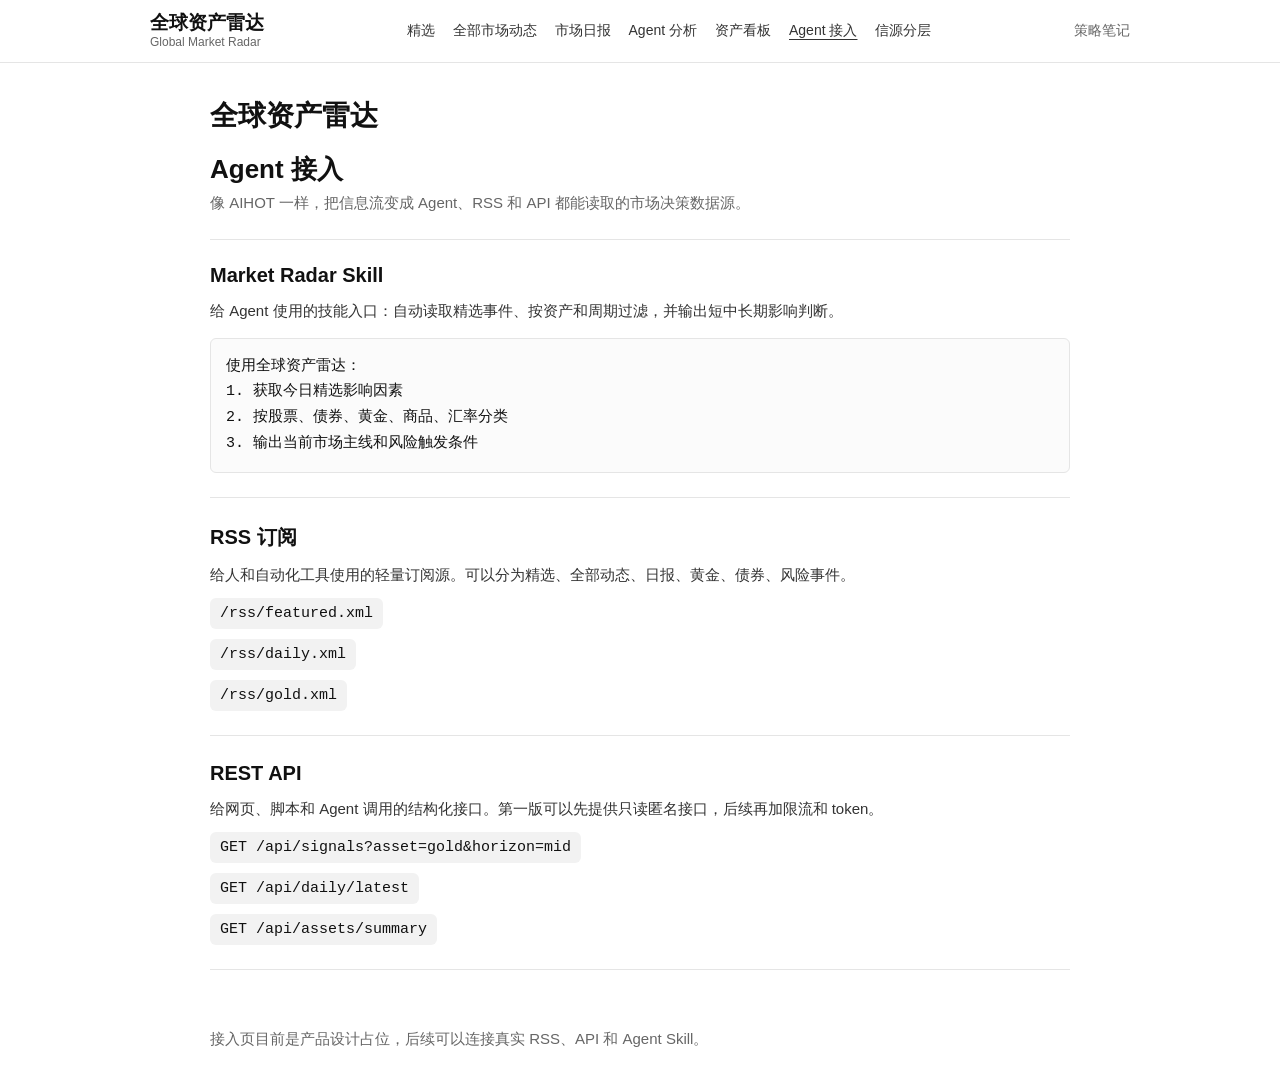
==== access.html @ 1aa065a6 "Add signal detail and access pages" ====
<!doctype html>
<html lang="zh-CN">
  <head>
    <meta charset="UTF-8" />
    <meta name="viewport" content="width=device-width, initial-scale=1.0" />
    <title>Agent 接入 | 全球资产雷达</title>
    <link rel="stylesheet" href="styles.css" />
  </head>
  <body data-page="access">
    <header class="site-header">
      <div class="site-header-inner">
        <a class="brand" href="index.html"><span class="brand-title">全球资产雷达</span><span class="brand-subtitle">Global Market Radar</span></a>
        <nav class="site-nav" aria-label="主导航">
          <a data-nav="home" href="index.html">精选</a>
          <a data-nav="signals" href="signals.html">全部市场动态</a>
          <a data-nav="brief" href="brief.html">市场日报</a>
          <a data-nav="agent" href="agent.html">Agent 分析</a>
          <a data-nav="assets" href="assets.html">资产看板</a>
          <a data-nav="access" href="access.html">Agent 接入</a>
          <a data-nav="sources" href="sources.html">信源分层</a>
        </nav>
        <a class="login-link" href="agent.html">策略笔记</a>
      </div>
    </header>

    <main class="page">
      <section class="page-title">
        <a class="site-name" href="index.html">全球资产雷达</a>
        <h1>Agent 接入</h1>
        <p>像 AIHOT 一样，把信息流变成 Agent、RSS 和 API 都能读取的市场决策数据源。</p>
      </section>

      <section class="access-list">
        <article>
          <h2>Market Radar Skill</h2>
          <p>给 Agent 使用的技能入口：自动读取精选事件、按资产和周期过滤，并输出短中长期影响判断。</p>
          <pre>使用全球资产雷达：
1. 获取今日精选影响因素
2. 按股票、债券、黄金、商品、汇率分类
3. 输出当前市场主线和风险触发条件</pre>
        </article>
        <article>
          <h2>RSS 订阅</h2>
          <p>给人和自动化工具使用的轻量订阅源。可以分为精选、全部动态、日报、黄金、债券、风险事件。</p>
          <code>/rss/featured.xml</code>
          <code>/rss/daily.xml</code>
          <code>/rss/gold.xml</code>
        </article>
        <article>
          <h2>REST API</h2>
          <p>给网页、脚本和 Agent 调用的结构化接口。第一版可以先提供只读匿名接口，后续再加限流和 token。</p>
          <code>GET /api/signals?asset=gold&amp;horizon=mid</code>
          <code>GET /api/daily/latest</code>
          <code>GET /api/assets/summary</code>
        </article>
      </section>
    </main>

    <footer class="site-footer">接入页目前是产品设计占位，后续可以连接真实 RSS、API 和 Agent Skill。</footer>
    <script src="app.js"></script>
  </body>
</html>
---- styles.css ----
:root {
  --bg: #ffffff;
  --paper: #fbfbfb;
  --ink: #111111;
  --muted: #666666;
  --soft: #f2f2f2;
  --line: #e5e5e5;
  --accent: #111111;
  --positive: #0b7a4b;
  --negative: #b3261e;
  --warning: #996700;
  font-family: ui-sans-serif, -apple-system, BlinkMacSystemFont, "Segoe UI", "PingFang SC", "Microsoft YaHei", sans-serif;
}

* {
  box-sizing: border-box;
}

html {
  scroll-behavior: smooth;
}

body {
  margin: 0;
  color: var(--ink);
  background: var(--bg);
  font-size: 15px;
}

a {
  color: inherit;
}

button,
input,
select {
  font: inherit;
}

.site-header {
  border-bottom: 1px solid var(--line);
  background: rgba(255, 255, 255, 0.96);
  position: sticky;
  top: 0;
  z-index: 10;
}

.site-header-inner {
  width: min(980px, calc(100% - 32px));
  margin: 0 auto;
  min-height: 62px;
  display: grid;
  grid-template-columns: auto minmax(0, 1fr) auto;
  gap: 22px;
  align-items: center;
}

.brand {
  text-decoration: none;
  display: grid;
  gap: 2px;
  line-height: 1.1;
}

.brand-title {
  font-size: 19px;
  font-weight: 850;
  letter-spacing: 0;
}

.brand-subtitle {
  color: var(--muted);
  font-size: 12px;
}

.site-nav {
  display: flex;
  justify-content: center;
  gap: 18px;
  overflow-x: auto;
  white-space: nowrap;
}

.site-nav a,
.login-link {
  color: #333333;
  text-decoration: none;
  font-size: 14px;
}

.site-nav a:hover,
.site-nav a.active,
.login-link:hover {
  text-decoration: underline;
  text-underline-offset: 4px;
}

.login-link {
  color: var(--muted);
}

.page {
  width: min(860px, calc(100% - 32px));
  margin: 0 auto;
  padding: 34px 0 56px;
}

.page-title {
  margin-bottom: 26px;
}

.site-name {
  display: inline-block;
  margin-bottom: 18px;
  color: var(--ink);
  font-size: 28px;
  font-weight: 850;
  text-decoration: none;
}

.page-title h1 {
  margin: 0 0 8px;
  font-size: 26px;
  line-height: 1.25;
}

.page-title p {
  margin: 0;
  color: var(--muted);
}

.filter-bar {
  display: grid;
  gap: 16px;
  margin-bottom: 28px;
}

.tabs {
  display: flex;
  flex-wrap: wrap;
  gap: 8px;
}

.tabs button {
  border: 1px solid var(--line);
  border-radius: 999px;
  min-height: 34px;
  padding: 0 14px;
  background: #ffffff;
  color: #333333;
  cursor: pointer;
}

.tabs button:hover,
.tabs button.active {
  color: #ffffff;
  background: var(--accent);
  border-color: var(--accent);
}

.filter-row {
  display: grid;
  grid-template-columns: 160px minmax(0, 1fr);
  gap: 14px;
}

.search-line,
.select-line {
  display: grid;
  gap: 6px;
}

.search-line span,
.select-line span {
  color: var(--muted);
  font-size: 13px;
}

.search-line input,
.select-line select {
  width: 100%;
  min-height: 40px;
  border: 1px solid var(--line);
  border-radius: 6px;
  padding: 0 12px;
  background: #ffffff;
  outline: none;
}

.search-line input:focus,
.select-line select:focus {
  border-color: #999999;
}

.feed {
  display: grid;
}

.date-heading {
  margin: 8px 0 18px;
  color: var(--ink);
  font-size: 21px;
  font-weight: 850;
}

.feed-item {
  display: grid;
  grid-template-columns: 72px minmax(0, 1fr);
  gap: 20px;
  padding: 0 0 26px;
  margin-bottom: 28px;
  border-bottom: 1px solid var(--line);
}

.feed-time {
  color: #444444;
  font-variant-numeric: tabular-nums;
  line-height: 1.45;
}

.feed-time small {
  display: block;
  margin-top: 4px;
  color: var(--muted);
}

.feed-main {
  min-width: 0;
}

.item-topline {
  display: flex;
  flex-wrap: wrap;
  gap: 8px;
  align-items: center;
  margin-bottom: 8px;
  color: var(--muted);
  font-size: 14px;
}

.avatar {
  width: 22px;
  height: 22px;
  border-radius: 50%;
  display: inline-grid;
  place-items: center;
  color: #ffffff;
  background: #111111;
  font-size: 12px;
  font-weight: 850;
}

.score {
  color: var(--ink);
  font-weight: 800;
}

.feed-title {
  margin: 0 0 10px;
  font-size: 19px;
  line-height: 1.45;
}

.feed-title a {
  text-decoration: none;
}

.feed-title a:hover {
  text-decoration: underline;
  text-underline-offset: 3px;
}

.summary {
  margin: 0 0 12px;
  line-height: 1.78;
  color: #222222;
}

.tags {
  display: flex;
  flex-wrap: wrap;
  gap: 8px;
  margin: 0 0 14px;
}

.tag {
  color: #444444;
  background: var(--soft);
  border-radius: 999px;
  padding: 4px 9px;
  font-size: 13px;
}

.reason {
  margin: 0;
  padding-top: 13px;
  border-top: 1px dashed #d4d4d4;
  color: #333333;
  line-height: 1.72;
}

.reason strong {
  font-weight: 850;
}

.empty-state {
  padding: 30px 0;
  color: var(--muted);
}

.daily-report,
.agent-panel,
.prompt-section,
.matrix,
.formula-box,
.detail-view,
.access-list {
  border-top: 1px solid var(--line);
  padding-top: 24px;
  margin-top: 26px;
}

.daily-report h2,
.agent-panel h2,
.prompt-section h2,
.matrix h2,
.formula-box h2 {
  margin: 0 0 14px;
  font-size: 24px;
}

.daily-report section {
  margin: 24px 0;
  padding-bottom: 18px;
  border-bottom: 1px solid var(--line);
}

.daily-report h3 {
  margin: 0 0 10px;
  font-size: 18px;
}

.daily-report p,
.daily-report li,
.agent-panel p,
.formula-box p {
  line-height: 1.82;
}

.daily-report ul {
  margin: 0;
  padding-left: 20px;
}

.label {
  margin: 0 0 8px;
  color: var(--muted);
}

.scenario-list,
.asset-list,
.source-list {
  display: grid;
  gap: 0;
  border-top: 1px solid var(--line);
  margin-top: 28px;
}

.scenario-card,
.asset-card,
.source-list article {
  padding: 20px 0;
  border-bottom: 1px solid var(--line);
}

.scenario-card h2,
.asset-card h2,
.source-list h2 {
  margin: 0 0 8px;
  font-size: 19px;
}

.scenario-card p,
.asset-card p,
.source-list p {
  margin: 0;
  color: #333333;
  line-height: 1.78;
}

.meta-line {
  margin-bottom: 8px;
  color: var(--muted);
  font-size: 14px;
}

.asset-card {
  display: grid;
  grid-template-columns: 140px minmax(0, 1fr);
  gap: 18px;
}

.asset-card strong,
.source-list strong {
  font-size: 24px;
}

.positive {
  color: var(--positive);
}

.negative {
  color: var(--negative);
}

.watch {
  color: var(--warning);
}

.matrix-row {
  display: grid;
  grid-template-columns: 180px repeat(5, 1fr);
  gap: 12px;
  padding: 13px 0;
  border-bottom: 1px solid var(--line);
  min-width: 720px;
}

.matrix {
  overflow-x: auto;
}

.matrix-row.head {
  color: var(--muted);
  font-weight: 850;
}

.prompt-section pre {
  white-space: pre-wrap;
  margin: 0;
  padding: 16px;
  border-radius: 6px;
  background: var(--paper);
  border: 1px solid var(--line);
  line-height: 1.72;
}

.source-list article {
  display: grid;
  grid-template-columns: 58px minmax(0, 1fr);
  gap: 16px;
}

.formula-box p {
  margin-bottom: 0;
  font-weight: 700;
}

.back-link {
  display: inline-block;
  margin-bottom: 22px;
  color: var(--muted);
  text-decoration: none;
}

.back-link:hover {
  color: var(--ink);
  text-decoration: underline;
  text-underline-offset: 4px;
}

.detail-meta {
  display: flex;
  flex-wrap: wrap;
  gap: 10px;
  margin-bottom: 16px;
  color: var(--muted);
  font-size: 14px;
}

.detail-meta span {
  padding-right: 10px;
  border-right: 1px solid var(--line);
}

.detail-meta span:last-child {
  border-right: 0;
}

.detail-view h1 {
  margin: 0 0 16px;
  font-size: 30px;
  line-height: 1.35;
}

.detail-summary {
  margin: 0 0 16px;
  color: #222222;
  font-size: 17px;
  line-height: 1.85;
}

.detail-section {
  margin-top: 28px;
  padding-top: 20px;
  border-top: 1px solid var(--line);
}

.detail-section h2,
.access-list h2 {
  margin: 0 0 10px;
  font-size: 20px;
}

.detail-section p,
.detail-grid p,
.access-list p {
  margin: 0;
  color: #333333;
  line-height: 1.8;
}

.detail-grid {
  display: grid;
  grid-template-columns: repeat(3, minmax(0, 1fr));
  gap: 14px;
  margin-top: 28px;
}

.detail-grid article {
  padding: 16px;
  border: 1px solid var(--line);
  border-radius: 6px;
  background: var(--paper);
}

.detail-grid strong {
  display: block;
  margin-bottom: 8px;
}

.impact-list {
  display: flex;
  flex-wrap: wrap;
  gap: 8px;
}

.impact-list span {
  padding: 6px 10px;
  border-radius: 999px;
  color: #ffffff;
  background: var(--ink);
  font-size: 13px;
}

.access-list {
  display: grid;
  gap: 26px;
}

.access-list article {
  padding-bottom: 24px;
  border-bottom: 1px solid var(--line);
}

.access-list pre {
  white-space: pre-wrap;
  margin: 14px 0 0;
  padding: 15px;
  border: 1px solid var(--line);
  border-radius: 6px;
  background: var(--paper);
  line-height: 1.72;
}

.access-list code {
  display: block;
  width: fit-content;
  max-width: 100%;
  margin-top: 10px;
  padding: 7px 10px;
  border-radius: 6px;
  background: var(--soft);
  overflow-x: auto;
}

.site-footer {
  width: min(860px, calc(100% - 32px));
  margin: 0 auto;
  padding: 0 0 34px;
  color: var(--muted);
  line-height: 1.7;
}

@media (max-width: 760px) {
  .site-header-inner {
    grid-template-columns: 1fr;
    gap: 10px;
    padding: 12px 0;
  }

  .site-nav {
    justify-content: flex-start;
    gap: 14px;
  }

  .login-link {
    display: none;
  }

  .feed-item,
  .asset-card,
  .source-list article,
  .filter-row,
  .detail-grid {
    grid-template-columns: 1fr;
  }

  .feed-time {
    display: flex;
    gap: 8px;
  }

  .site-name {
    font-size: 25px;
  }
}
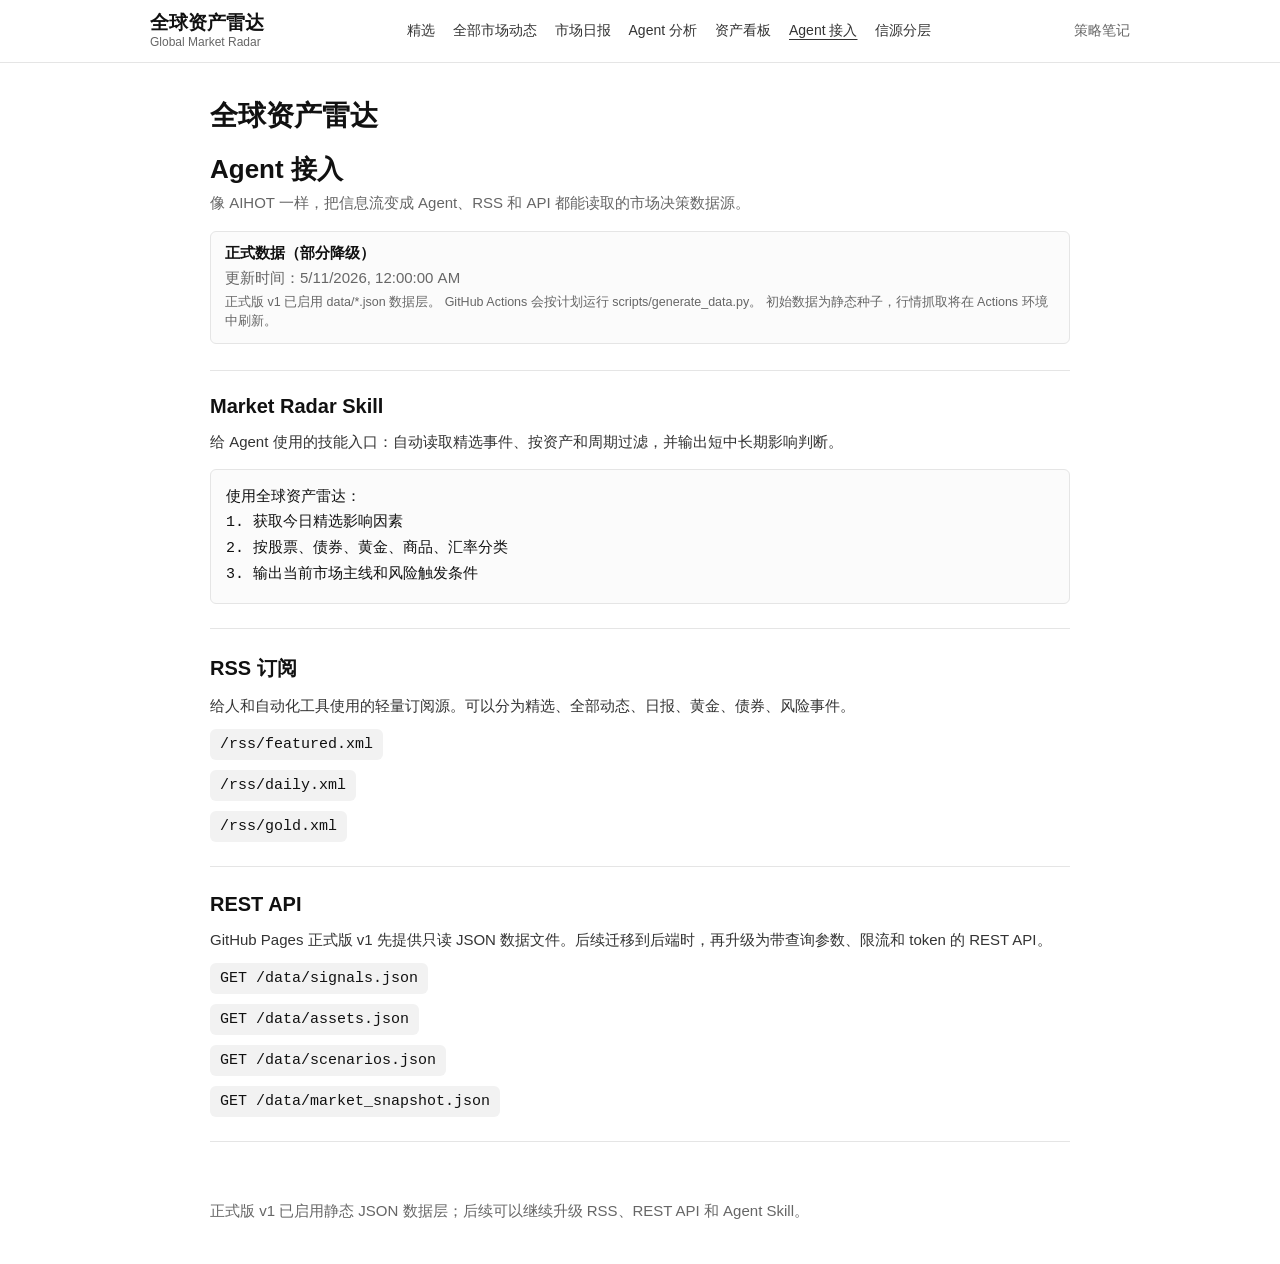
==== commit fcc3ec0f: "Add production data pipeline" ====
--- a/access.html
+++ b/access.html
@@ -48,15 +48,16 @@
         </article>
         <article>
           <h2>REST API</h2>
-          <p>给网页、脚本和 Agent 调用的结构化接口。第一版可以先提供只读匿名接口，后续再加限流和 token。</p>
-          <code>GET /api/signals?asset=gold&amp;horizon=mid</code>
-          <code>GET /api/daily/latest</code>
-          <code>GET /api/assets/summary</code>
+          <p>GitHub Pages 正式版 v1 先提供只读 JSON 数据文件。后续迁移到后端时，再升级为带查询参数、限流和 token 的 REST API。</p>
+          <code>GET /data/signals.json</code>
+          <code>GET /data/assets.json</code>
+          <code>GET /data/scenarios.json</code>
+          <code>GET /data/market_snapshot.json</code>
         </article>
       </section>
     </main>
 
-    <footer class="site-footer">接入页目前是产品设计占位，后续可以连接真实 RSS、API 和 Agent Skill。</footer>
+    <footer class="site-footer">正式版 v1 已启用静态 JSON 数据层；后续可以继续升级 RSS、REST API 和 Agent Skill。</footer>
     <script src="app.js"></script>
   </body>
 </html>
--- a/styles.css
+++ b/styles.css
@@ -135,6 +135,31 @@
   margin-bottom: 28px;
 }
 
+.data-status {
+  display: grid;
+  gap: 4px;
+  margin: -8px 0 24px;
+  padding: 12px 14px;
+  border: 1px solid var(--line);
+  border-radius: 6px;
+  background: var(--paper);
+  color: var(--muted);
+}
+
+.data-status.live {
+  border-color: #c9e8d8;
+  background: #f2fbf6;
+}
+
+.data-status strong {
+  color: var(--ink);
+}
+
+.data-status span,
+.data-status small {
+  line-height: 1.5;
+}
+
 .tabs {
   display: flex;
   flex-wrap: wrap;
@@ -359,7 +384,8 @@
 
 .scenario-list,
 .asset-list,
-.source-list {
+.source-list,
+.market-snapshot {
   display: grid;
   gap: 0;
   border-top: 1px solid var(--line);
@@ -403,6 +429,51 @@
 .asset-card strong,
 .source-list strong {
   font-size: 24px;
+}
+
+.snapshot-head {
+  display: flex;
+  justify-content: space-between;
+  gap: 16px;
+  align-items: baseline;
+  padding: 20px 0 12px;
+}
+
+.snapshot-head h2 {
+  margin: 0;
+  font-size: 20px;
+}
+
+.snapshot-head span {
+  color: var(--muted);
+  font-size: 13px;
+}
+
+.snapshot-grid {
+  display: grid;
+  grid-template-columns: repeat(3, minmax(0, 1fr));
+  gap: 12px;
+  padding-bottom: 22px;
+  border-bottom: 1px solid var(--line);
+}
+
+.snapshot-grid article {
+  padding: 13px;
+  border: 1px solid var(--line);
+  border-radius: 6px;
+  background: var(--paper);
+}
+
+.snapshot-grid span,
+.snapshot-grid small {
+  display: block;
+  color: var(--muted);
+}
+
+.snapshot-grid strong {
+  display: block;
+  margin: 8px 0 4px;
+  font-size: 22px;
 }
 
 .positive {
@@ -612,7 +683,8 @@
   .asset-card,
   .source-list article,
   .filter-row,
-  .detail-grid {
+  .detail-grid,
+  .snapshot-grid {
     grid-template-columns: 1fr;
   }
 
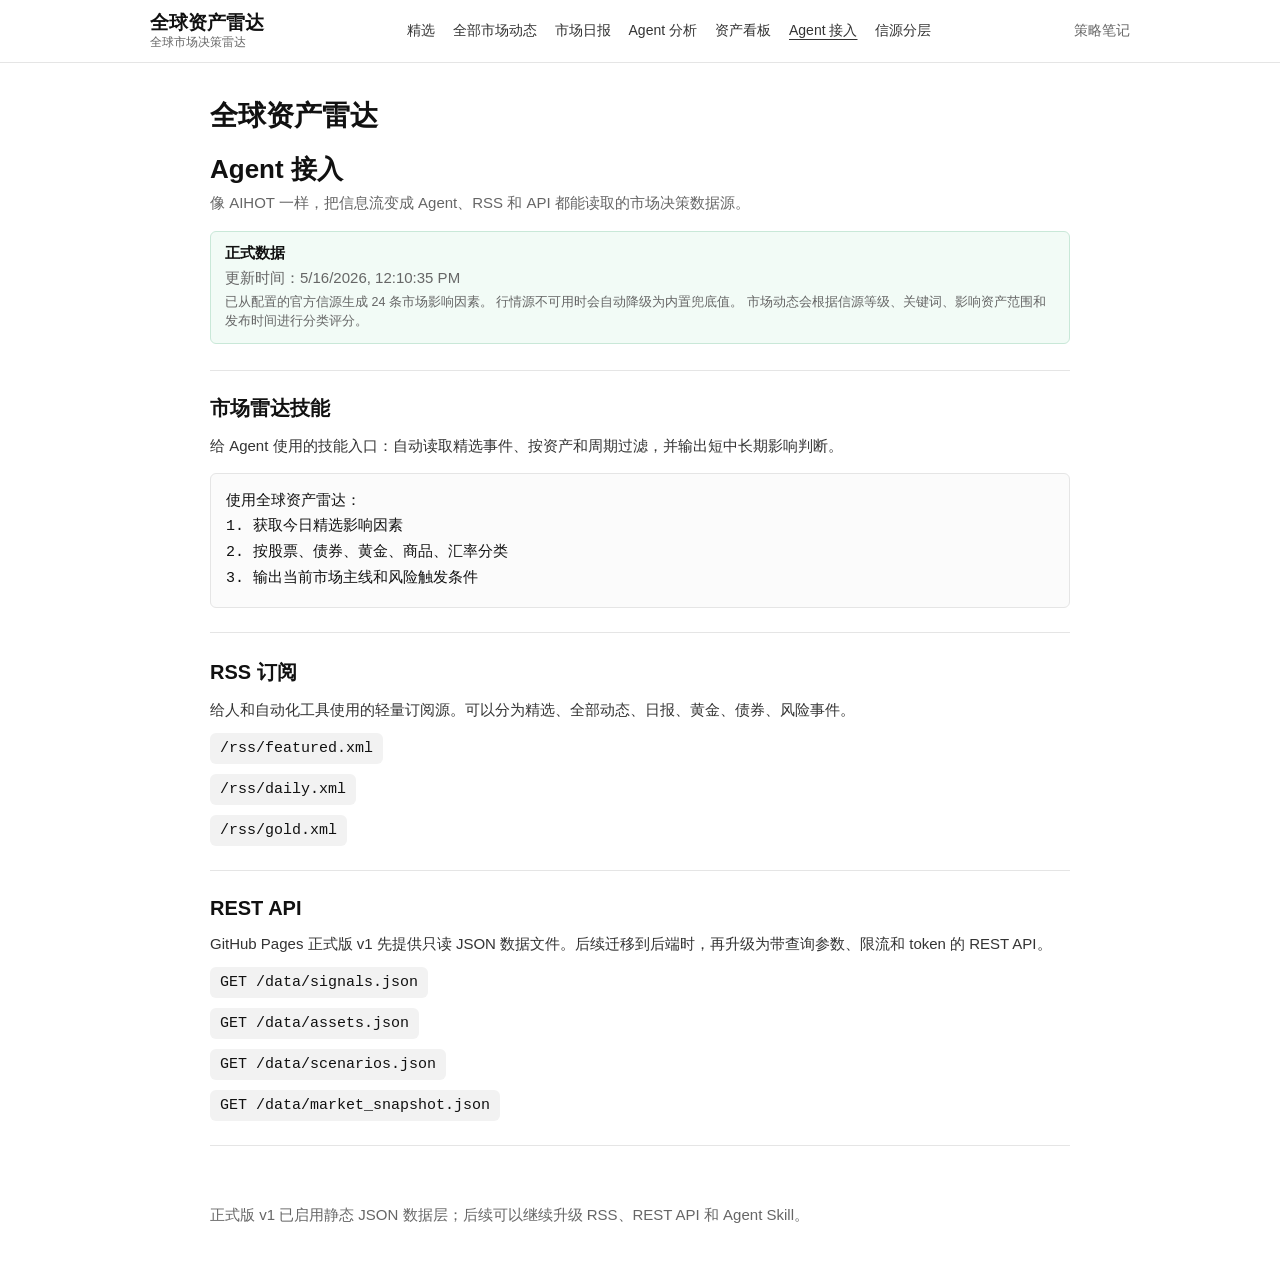
==== commit 177c7801: "Localize market radar pages" ====
--- a/access.html
+++ b/access.html
@@ -9,7 +9,7 @@
   <body data-page="access">
     <header class="site-header">
       <div class="site-header-inner">
-        <a class="brand" href="index.html"><span class="brand-title">全球资产雷达</span><span class="brand-subtitle">Global Market Radar</span></a>
+        <a class="brand" href="index.html"><span class="brand-title">全球资产雷达</span><span class="brand-subtitle">全球市场决策雷达</span></a>
         <nav class="site-nav" aria-label="主导航">
           <a data-nav="home" href="index.html">精选</a>
           <a data-nav="signals" href="signals.html">全部市场动态</a>
@@ -32,7 +32,7 @@
 
       <section class="access-list">
         <article>
-          <h2>Market Radar Skill</h2>
+          <h2>市场雷达技能</h2>
           <p>给 Agent 使用的技能入口：自动读取精选事件、按资产和周期过滤，并输出短中长期影响判断。</p>
           <pre>使用全球资产雷达：
 1. 获取今日精选影响因素
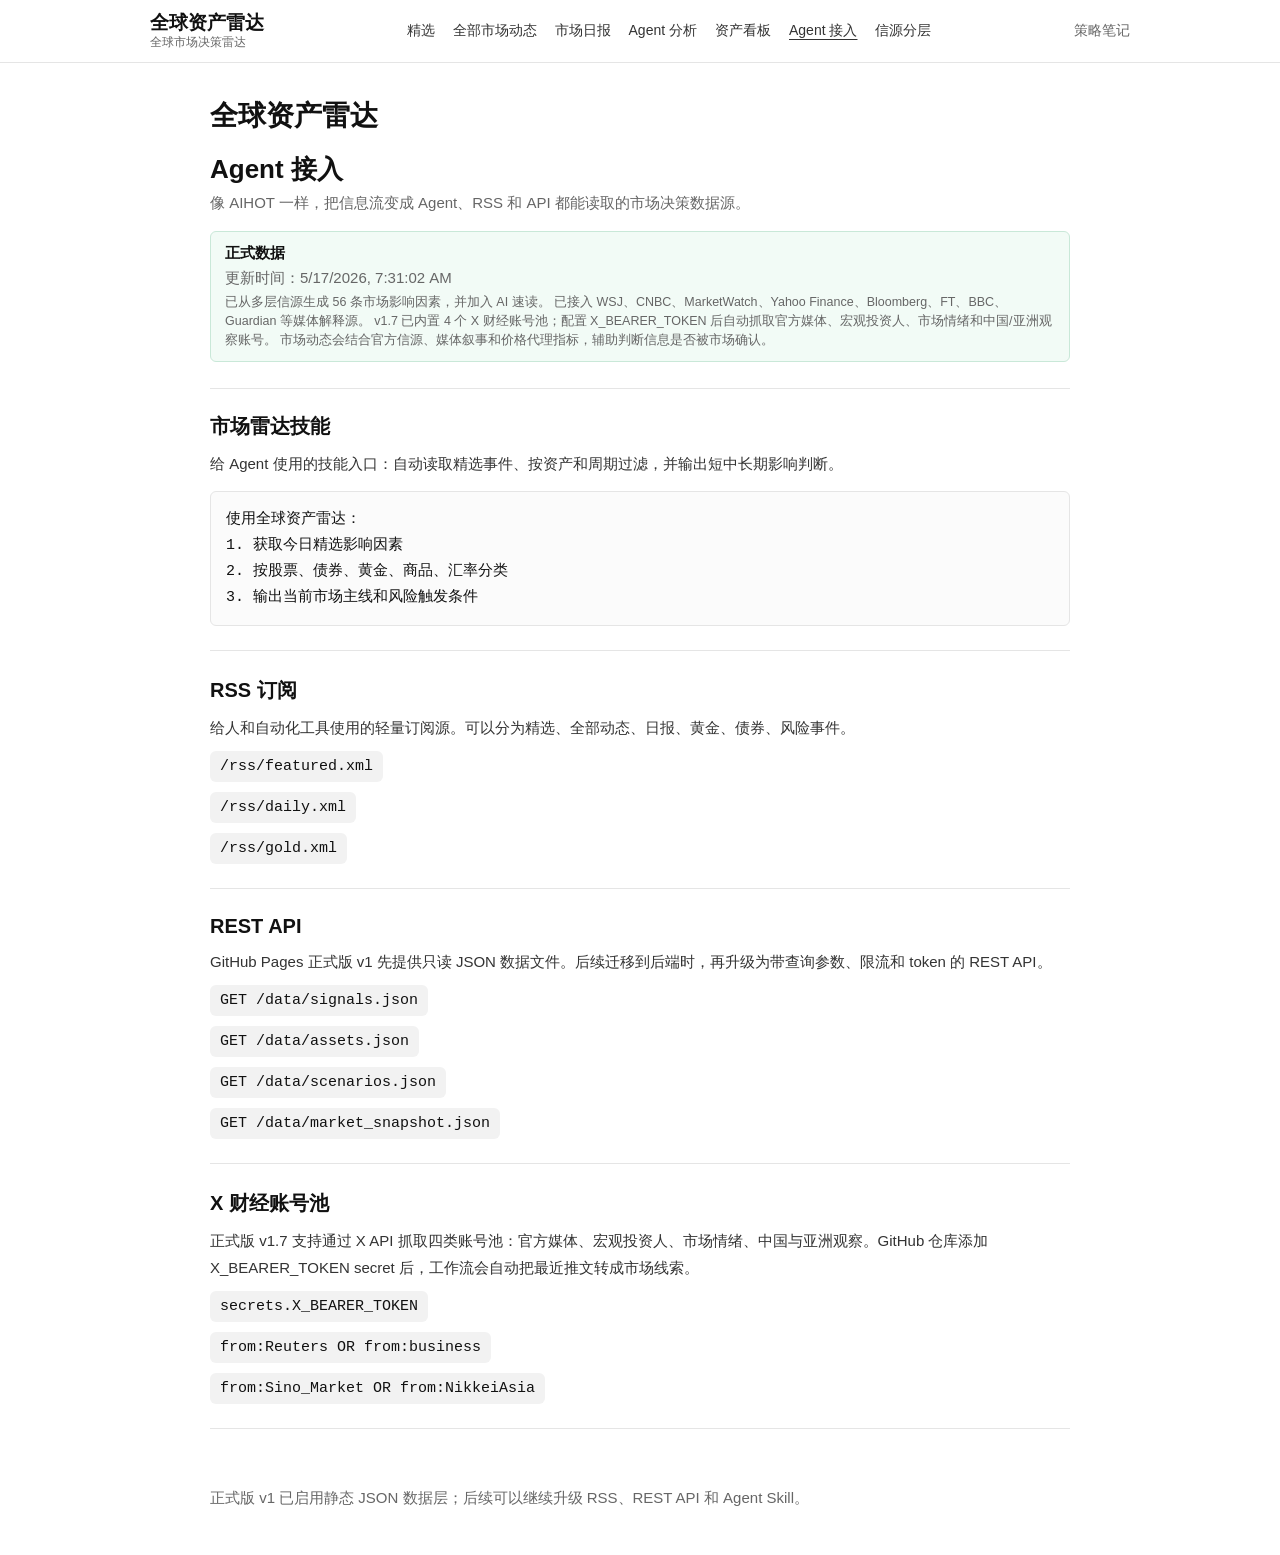
==== commit 016b9720: "Add X finance account pools" ====
--- a/access.html
+++ b/access.html
@@ -54,6 +54,13 @@
           <code>GET /data/scenarios.json</code>
           <code>GET /data/market_snapshot.json</code>
         </article>
+        <article>
+          <h2>X 财经账号池</h2>
+          <p>正式版 v1.7 支持通过 X API 抓取四类账号池：官方媒体、宏观投资人、市场情绪、中国与亚洲观察。GitHub 仓库添加 X_BEARER_TOKEN secret 后，工作流会自动把最近推文转成市场线索。</p>
+          <code>secrets.X_BEARER_TOKEN</code>
+          <code>from:Reuters OR from:business</code>
+          <code>from:Sino_Market OR from:NikkeiAsia</code>
+        </article>
       </section>
     </main>
 
--- a/styles.css
+++ b/styles.css
@@ -301,6 +301,34 @@
   color: #222222;
 }
 
+.ai-brief {
+  margin: 0 0 14px;
+  padding: 12px 13px;
+  border: 1px solid var(--line);
+  border-radius: 6px;
+  background: var(--paper);
+}
+
+.ai-brief strong {
+  display: block;
+  margin-bottom: 6px;
+  font-size: 14px;
+}
+
+.ai-brief p {
+  margin: 0;
+  color: #333333;
+  line-height: 1.72;
+}
+
+.ai-brief ul,
+.watch-list {
+  margin: 8px 0 0;
+  padding-left: 18px;
+  color: #444444;
+  line-height: 1.72;
+}
+
 .tags {
   display: flex;
   flex-wrap: wrap;
@@ -326,6 +354,11 @@
 
 .reason strong {
   font-weight: 850;
+}
+
+.original-title {
+  color: var(--muted);
+  font-size: 14px;
 }
 
 .empty-state {
@@ -385,7 +418,8 @@
 .scenario-list,
 .asset-list,
 .source-list,
-.market-snapshot {
+.market-snapshot,
+.factor-panel {
   display: grid;
   gap: 0;
   border-top: 1px solid var(--line);
@@ -474,6 +508,50 @@
   display: block;
   margin: 8px 0 4px;
   font-size: 22px;
+}
+
+.factor-grid {
+  display: grid;
+  gap: 14px;
+  padding-bottom: 22px;
+  border-bottom: 1px solid var(--line);
+}
+
+.factor-card {
+  padding: 16px;
+  border: 1px solid var(--line);
+  border-radius: 6px;
+  background: #ffffff;
+}
+
+.factor-card h3 {
+  margin: 0 0 8px;
+  font-size: 19px;
+}
+
+.factor-card p {
+  margin: 0 0 12px;
+  line-height: 1.72;
+}
+
+.factor-metrics {
+  display: flex;
+  flex-wrap: wrap;
+  gap: 8px;
+  margin-bottom: 12px;
+}
+
+.factor-metrics span {
+  padding: 7px 9px;
+  border-radius: 6px;
+  background: var(--soft);
+  color: #444444;
+  font-size: 13px;
+}
+
+.factor-metrics strong {
+  margin-right: 6px;
+  color: var(--ink);
 }
 
 .positive {
